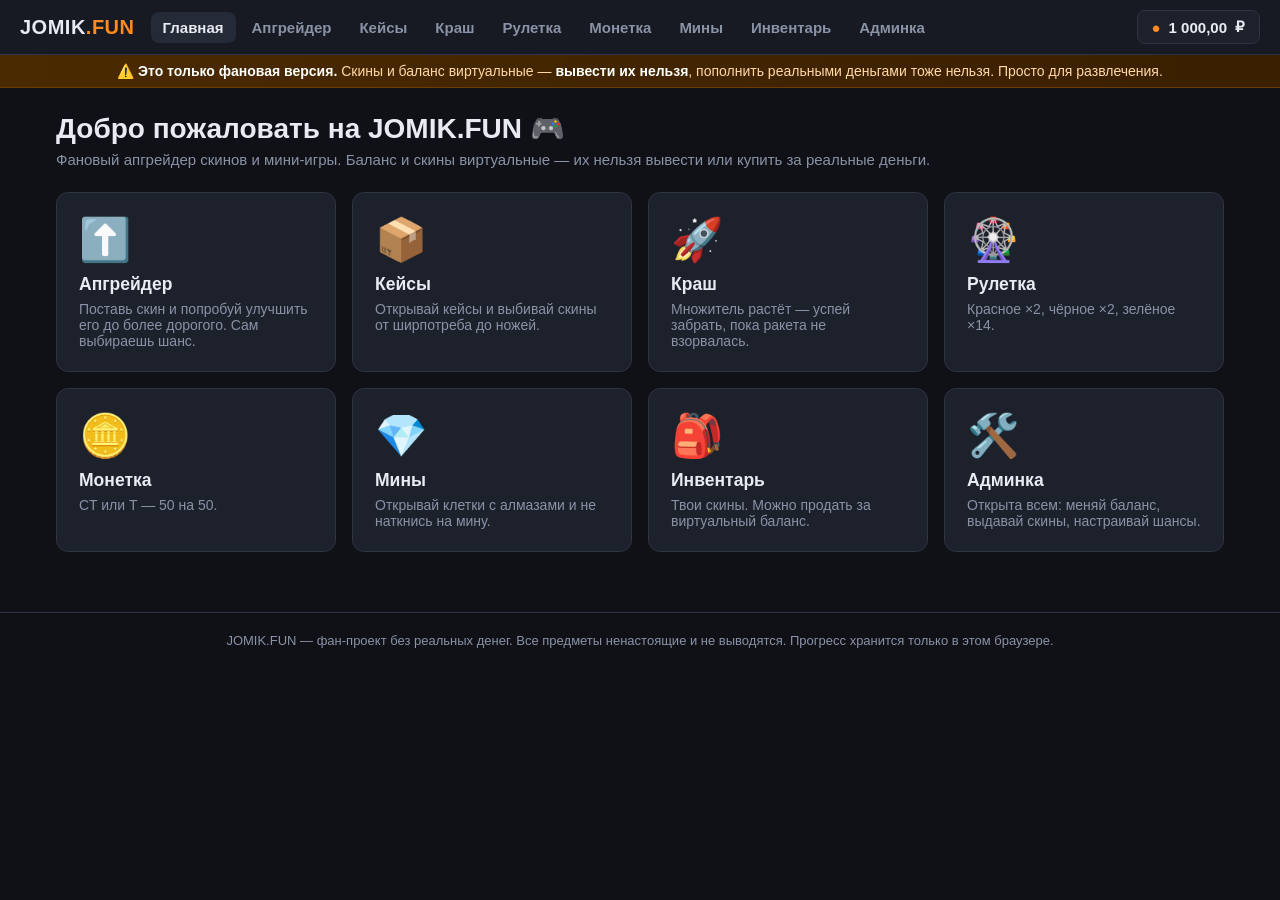
==== index.html @ 271b5dfe "Add fun skin upgrader site with mini-games and open admin panel Static site for GitHub Pages: upgrad" ====
<!DOCTYPE html>
<html lang="ru">
<head>
  <meta charset="UTF-8">
  <meta name="viewport" content="width=device-width, initial-scale=1">
  <title>JOMIK.FUN — фан-апгрейдер скинов</title>
  <link rel="stylesheet" href="css/style.css">
</head>
<body>
  <main class="container">
    <h1>Добро пожаловать на JOMIK.FUN 🎮</h1>
    <p class="sub">Фановый апгрейдер скинов и мини-игры. Баланс и скины виртуальные — их нельзя вывести или купить за реальные деньги.</p>

    <div class="games">
      <a class="game-card" href="upgrader.html">
        <div class="emoji">⬆️</div>
        <h3>Апгрейдер</h3>
        <p>Поставь скин и попробуй улучшить его до более дорогого. Сам выбираешь шанс.</p>
      </a>
      <a class="game-card" href="cases.html">
        <div class="emoji">📦</div>
        <h3>Кейсы</h3>
        <p>Открывай кейсы и выбивай скины от ширпотреба до ножей.</p>
      </a>
      <a class="game-card" href="crash.html">
        <div class="emoji">🚀</div>
        <h3>Краш</h3>
        <p>Множитель растёт — успей забрать, пока ракета не взорвалась.</p>
      </a>
      <a class="game-card" href="roulette.html">
        <div class="emoji">🎡</div>
        <h3>Рулетка</h3>
        <p>Красное ×2, чёрное ×2, зелёное ×14.</p>
      </a>
      <a class="game-card" href="coinflip.html">
        <div class="emoji">🪙</div>
        <h3>Монетка</h3>
        <p>CT или T — 50 на 50.</p>
      </a>
      <a class="game-card" href="mines.html">
        <div class="emoji">💎</div>
        <h3>Мины</h3>
        <p>Открывай клетки с алмазами и не наткнись на мину.</p>
      </a>
      <a class="game-card" href="inventory.html">
        <div class="emoji">🎒</div>
        <h3>Инвентарь</h3>
        <p>Твои скины. Можно продать за виртуальный баланс.</p>
      </a>
      <a class="game-card" href="admin.html">
        <div class="emoji">🛠️</div>
        <h3>Админка</h3>
        <p>Открыта всем: меняй баланс, выдавай скины, настраивай шансы.</p>
      </a>
    </div>
  </main>
  <script src="js/common.js"></script>
</body>
</html>
---- css/style.css ----
:root {
  --bg: #0f1117;
  --bg2: #171a23;
  --card: #1d212c;
  --card2: #252a37;
  --border: #2e3444;
  --text: #e8ebf2;
  --muted: #8a92a6;
  --accent: #ff8a1f;
  --accent2: #ffb35c;
  --green: #2ecc71;
  --red: #e74c3c;
  --blue: #3d8bfd;
  --radius: 12px;
}

* { box-sizing: border-box; }

body {
  margin: 0;
  background: var(--bg);
  color: var(--text);
  font-family: "Segoe UI", Roboto, Arial, sans-serif;
  font-size: 15px;
  min-height: 100vh;
}

a { color: var(--accent2); text-decoration: none; }

button, input, select {
  font: inherit;
  color: inherit;
}

/* ---------- header ---------- */
.header {
  position: sticky;
  top: 0;
  z-index: 20;
  display: flex;
  align-items: center;
  gap: 16px;
  padding: 10px 20px;
  background: var(--bg2);
  border-bottom: 1px solid var(--border);
  flex-wrap: wrap;
}

.logo {
  font-weight: 800;
  font-size: 20px;
  color: var(--text);
  letter-spacing: .5px;
}
.logo span { color: var(--accent); }

.nav { display: flex; gap: 4px; flex-wrap: wrap; flex: 1; }
.nav a {
  padding: 7px 12px;
  border-radius: 8px;
  color: var(--muted);
  font-weight: 600;
}
.nav a:hover { color: var(--text); background: var(--card); }
.nav a.active { color: var(--text); background: var(--card2); }

.balance {
  display: flex;
  align-items: center;
  gap: 8px;
  padding: 7px 14px;
  border-radius: 8px;
  background: var(--card);
  border: 1px solid var(--border);
  font-weight: 700;
}
.balance .coin { color: var(--accent); }

.disclaimer {
  background: linear-gradient(90deg, #4a2a00, #3a1f00);
  color: #ffd9a8;
  text-align: center;
  padding: 8px 16px;
  font-size: 14px;
  border-bottom: 1px solid #6b3d00;
}
.disclaimer b { color: #fff; }

/* ---------- layout ---------- */
.container { max-width: 1200px; margin: 0 auto; padding: 24px 16px 60px; }
h1 { margin: 0 0 6px; font-size: 28px; }
h2 { margin: 0 0 12px; font-size: 20px; }
.sub { color: var(--muted); margin: 0 0 24px; }

.card {
  background: var(--card);
  border: 1px solid var(--border);
  border-radius: var(--radius);
  padding: 18px;
}

.grid { display: grid; gap: 16px; }
.grid-2 { grid-template-columns: repeat(auto-fit, minmax(320px, 1fr)); }
.grid-3 { grid-template-columns: 1fr 1.1fr 1fr; }
@media (max-width: 960px) { .grid-3 { grid-template-columns: 1fr; } }

.row { display: flex; gap: 10px; align-items: center; flex-wrap: wrap; }
.spacer { flex: 1; }
.muted { color: var(--muted); }
.center { text-align: center; }

/* ---------- controls ---------- */
.btn {
  border: none;
  border-radius: 8px;
  padding: 10px 18px;
  font-weight: 700;
  cursor: pointer;
  background: var(--card2);
  color: var(--text);
  transition: filter .15s, transform .05s;
}
.btn:hover { filter: brightness(1.15); }
.btn:active { transform: translateY(1px); }
.btn:disabled { opacity: .45; cursor: not-allowed; filter: none; }
.btn-accent { background: var(--accent); color: #1a0f00; }
.btn-green { background: var(--green); color: #062b14; }
.btn-red { background: var(--red); color: #fff; }
.btn-sm { padding: 6px 10px; font-size: 13px; }
.btn-big { padding: 14px 28px; font-size: 17px; }

.input {
  background: var(--bg2);
  border: 1px solid var(--border);
  border-radius: 8px;
  padding: 9px 12px;
  min-width: 0;
}
.input:focus { outline: 1px solid var(--accent); }
label { color: var(--muted); font-size: 13px; display: block; margin-bottom: 4px; }

.chips { display: flex; gap: 6px; flex-wrap: wrap; }

/* ---------- hub ---------- */
.games { display: grid; grid-template-columns: repeat(auto-fill, minmax(240px, 1fr)); gap: 16px; }
.game-card {
  display: block;
  background: var(--card);
  border: 1px solid var(--border);
  border-radius: var(--radius);
  padding: 22px;
  color: var(--text);
  transition: transform .15s, border-color .15s;
}
.game-card:hover { transform: translateY(-3px); border-color: var(--accent); }
.game-card .emoji { font-size: 42px; }
.game-card h3 { margin: 10px 0 6px; }
.game-card p { margin: 0; color: var(--muted); font-size: 14px; }

/* ---------- skins ---------- */
.skins {
  display: grid;
  grid-template-columns: repeat(auto-fill, minmax(130px, 1fr));
  gap: 10px;
  max-height: 460px;
  overflow-y: auto;
  padding-right: 4px;
}
.skin {
  position: relative;
  background: var(--card2);
  border-radius: 10px;
  padding: 10px;
  border-bottom: 3px solid var(--rc, #888);
  cursor: pointer;
  user-select: none;
  transition: transform .1s, box-shadow .1s;
  overflow: hidden;
}
.skin::before {
  content: "";
  position: absolute;
  inset: 0;
  background: radial-gradient(circle at 50% 35%, var(--rc, #888) 0%, transparent 65%);
  opacity: .18;
  pointer-events: none;
}
.skin:hover { transform: translateY(-2px); }
.skin.selected { box-shadow: 0 0 0 2px var(--accent); }
.skin .ico { font-size: 34px; text-align: center; height: 48px; line-height: 48px; }
.skin .w { font-size: 11px; color: var(--muted); white-space: nowrap; overflow: hidden; text-overflow: ellipsis; }
.skin .n { font-size: 13px; font-weight: 700; white-space: nowrap; overflow: hidden; text-overflow: ellipsis; }
.skin .p { font-size: 13px; color: var(--accent2); font-weight: 700; margin-top: 4px; }
.skin .actions { margin-top: 6px; display: flex; gap: 4px; }
.skin.big { width: 170px; padding: 14px; cursor: default; }
.skin.big .ico { font-size: 50px; height: 70px; line-height: 70px; }

.empty { color: var(--muted); text-align: center; padding: 30px 10px; }

/* ---------- strip (cases / roulette) ---------- */
.strip-wrap {
  position: relative;
  overflow: hidden;
  background: var(--bg2);
  border: 1px solid var(--border);
  border-radius: var(--radius);
  padding: 14px 0;
}
.strip-wrap::after {
  content: "";
  position: absolute;
  top: 0; bottom: 0;
  left: 50%;
  width: 3px;
  margin-left: -1px;
  background: var(--accent);
  box-shadow: 0 0 12px var(--accent);
  z-index: 2;
}
.strip { display: flex; gap: 10px; will-change: transform; }
.strip .skin { flex: 0 0 130px; cursor: default; }
.strip .skin:hover { transform: none; }

/* ---------- modal & toast ---------- */
.modal-bg {
  position: fixed; inset: 0;
  background: rgba(0,0,0,.65);
  display: flex; align-items: center; justify-content: center;
  z-index: 100;
  padding: 16px;
}
.modal {
  background: var(--card);
  border: 1px solid var(--border);
  border-radius: var(--radius);
  padding: 24px;
  max-width: 440px;
  width: 100%;
  text-align: center;
}
.modal h2 { margin-bottom: 10px; }
.modal .skin { margin: 14px auto; }

.toasts { position: fixed; right: 16px; bottom: 16px; display: flex; flex-direction: column; gap: 8px; z-index: 200; }
.toast {
  background: var(--card2);
  border-left: 4px solid var(--accent);
  padding: 10px 14px;
  border-radius: 8px;
  box-shadow: 0 6px 20px rgba(0,0,0,.4);
  animation: tin .2s ease-out;
  max-width: 320px;
}
.toast.win { border-color: var(--green); }
.toast.lose { border-color: var(--red); }
@keyframes tin { from { transform: translateX(30px); opacity: 0; } }

.footer { text-align: center; color: var(--muted); font-size: 13px; padding: 20px; border-top: 1px solid var(--border); }

/* ---------- upgrader ---------- */
.upg-center { display: flex; flex-direction: column; align-items: center; gap: 16px; }
.wheel { position: relative; width: 260px; height: 260px; }
.wheel svg { width: 100%; height: 100%; transform: rotate(-90deg); }
.wheel .pointer {
  position: absolute; inset: 0;
  transition: transform 4s cubic-bezier(.15,.85,.25,1);
}
.wheel .pointer::before {
  content: "";
  position: absolute;
  left: 50%; top: -4px;
  margin-left: -9px;
  border-left: 9px solid transparent;
  border-right: 9px solid transparent;
  border-top: 18px solid #fff;
  filter: drop-shadow(0 0 4px rgba(0,0,0,.6));
}
.wheel .label {
  position: absolute; inset: 0;
  display: flex; flex-direction: column; align-items: center; justify-content: center;
}
.wheel .label .pct { font-size: 38px; font-weight: 800; }
.upg-slots { display: flex; gap: 14px; align-items: center; }
.slot {
  width: 150px; min-height: 170px;
  border: 2px dashed var(--border);
  border-radius: 10px;
  display: flex; align-items: center; justify-content: center;
  color: var(--muted); text-align: center; font-size: 13px;
}
.slot .skin { width: 100%; cursor: default; }

/* ---------- crash ---------- */
.crash-box { position: relative; height: 340px; background: var(--bg2); border-radius: var(--radius); border: 1px solid var(--border); overflow: hidden; }
.crash-box canvas { width: 100%; height: 100%; display: block; }
.crash-mult { position: absolute; inset: 0; display: flex; align-items: center; justify-content: center; font-size: 56px; font-weight: 800; pointer-events: none; }
.crash-mult.crashed { color: var(--red); }
.crash-mult.cashed { color: var(--green); }

.history { display: flex; gap: 6px; flex-wrap: wrap; }
.history span { padding: 4px 9px; border-radius: 6px; font-size: 13px; font-weight: 700; background: var(--card2); }
.history .g { color: var(--green); }
.history .r { color: var(--red); }

/* ---------- coinflip ---------- */
.coin3d {
  width: 160px; height: 160px; margin: 20px auto;
  position: relative; transform-style: preserve-3d;
}
.coin3d .face {
  position: absolute; inset: 0; border-radius: 50%;
  display: flex; align-items: center; justify-content: center;
  font-size: 40px; font-weight: 900; backface-visibility: hidden;
  border: 6px solid rgba(255,255,255,.2);
}
.coin3d .ct { background: radial-gradient(circle, #5b8de0, #2a4f8f); }
.coin3d .t { background: radial-gradient(circle, #e0b45b, #8f6a2a); transform: rotateY(180deg); }
.side-btn.active { box-shadow: 0 0 0 2px var(--accent); }

/* ---------- roulette ---------- */
.rcell {
  flex: 0 0 70px; height: 70px; border-radius: 10px;
  display: flex; align-items: center; justify-content: center;
  font-size: 22px; font-weight: 800;
}
.rcell.red { background: #c0392b; }
.rcell.black { background: #2b2f3a; }
.rcell.green { background: #27ae60; }
.bet-col { flex: 1; min-width: 180px; }
.bet-col .btn { width: 100%; }

/* ---------- mines ---------- */
.mines-grid { display: grid; grid-template-columns: repeat(5, 1fr); gap: 8px; max-width: 420px; margin: 0 auto; }
.tile {
  aspect-ratio: 1;
  border-radius: 10px;
  background: var(--card2);
  border: none;
  cursor: pointer;
  font-size: 30px;
  transition: transform .1s, background .2s;
}
.tile:hover:not(:disabled) { transform: scale(1.04); background: #30364a; }
.tile.gem { background: #1f5d3a; }
.tile.bomb { background: #6e1f1f; }
.tile:disabled { cursor: default; }

/* ---------- admin ---------- */
.admin-warn { border-color: #6b3d00; background: #2a1d0d; }
.kv { display: grid; grid-template-columns: 1fr 120px; gap: 8px 12px; align-items: center; }
.log { max-height: 300px; overflow-y: auto; font-size: 13px; }
.log div { padding: 5px 0; border-bottom: 1px solid var(--border); }

.grid-side { grid-template-columns: minmax(260px, 320px) 1fr; }

@media (max-width: 700px) {
  .grid-side { grid-template-columns: 1fr; }
  .slot { width: 115px; min-height: 150px; }
  .upg-slots { gap: 8px; }
  .wheel { width: 220px; height: 220px; }
  .header { padding: 10px 16px; }
  .container { padding: 18px 16px 50px; }
}
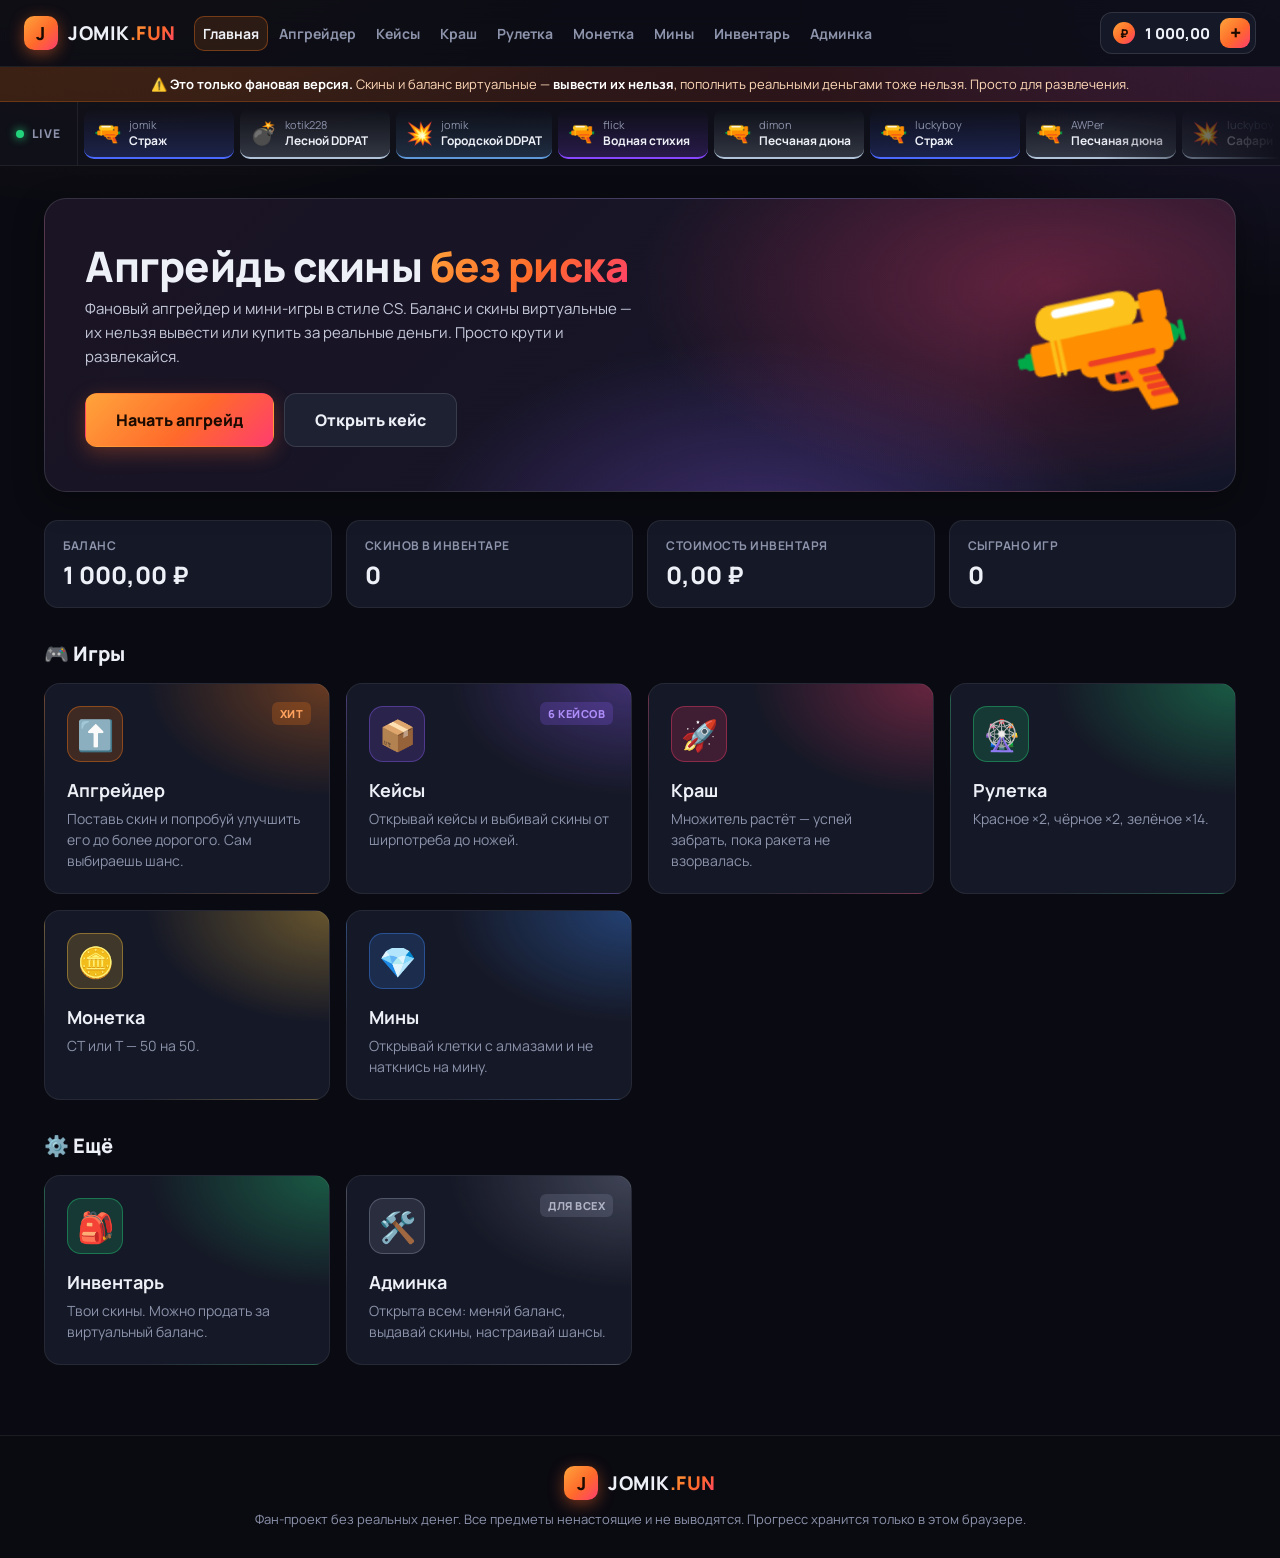
==== commit 027adea8: "Redesign UI: new theme, live drop feed, hero home page New font and gradient palette, glass header w" ====
--- a/index.html
+++ b/index.html
@@ -8,46 +8,73 @@
 </head>
 <body>
   <main class="container">
-    <h1>Добро пожаловать на JOMIK.FUN 🎮</h1>
-    <p class="sub">Фановый апгрейдер скинов и мини-игры. Баланс и скины виртуальные — их нельзя вывести или купить за реальные деньги.</p>
+    <section class="hero">
+      <div class="art">🔫</div>
+      <h1>Апгрейдь скины <span>без риска</span></h1>
+      <p>Фановый апгрейдер и мини-игры в стиле CS. Баланс и скины виртуальные — их нельзя вывести
+        или купить за реальные деньги. Просто крути и развлекайся.</p>
+      <div class="row">
+        <a class="btn btn-accent btn-big" href="upgrader.html">Начать апгрейд</a>
+        <a class="btn btn-big" href="cases.html">Открыть кейс</a>
+      </div>
+    </section>
 
-    <div class="games">
-      <a class="game-card" href="upgrader.html">
+    <div class="stats">
+      <div class="stat"><div class="k">Баланс</div><div class="v" id="sBalance"></div></div>
+      <div class="stat"><div class="k">Скинов в инвентаре</div><div class="v" id="sItems"></div></div>
+      <div class="stat"><div class="k">Стоимость инвентаря</div><div class="v" id="sValue"></div></div>
+      <div class="stat"><div class="k">Сыграно игр</div><div class="v" id="sGames"></div></div>
+    </div>
+
+    <h2 class="section-title">🎮 Игры</h2>
+    <div class="games" style="margin-bottom:32px">
+      <a class="game-card" href="upgrader.html" style="--gc:#ff7a1a">
+        <span class="tag">ХИТ</span>
         <div class="emoji">⬆️</div>
         <h3>Апгрейдер</h3>
         <p>Поставь скин и попробуй улучшить его до более дорогого. Сам выбираешь шанс.</p>
       </a>
-      <a class="game-card" href="cases.html">
+      <a class="game-card" href="cases.html" style="--gc:#8b5cf6">
+        <span class="tag">6 КЕЙСОВ</span>
         <div class="emoji">📦</div>
         <h3>Кейсы</h3>
         <p>Открывай кейсы и выбивай скины от ширпотреба до ножей.</p>
       </a>
-      <a class="game-card" href="crash.html">
+      <a class="game-card" href="crash.html" style="--gc:#ff3d6e">
+        
         <div class="emoji">🚀</div>
         <h3>Краш</h3>
         <p>Множитель растёт — успей забрать, пока ракета не взорвалась.</p>
       </a>
-      <a class="game-card" href="roulette.html">
+      <a class="game-card" href="roulette.html" style="--gc:#22d47b">
+        
         <div class="emoji">🎡</div>
         <h3>Рулетка</h3>
         <p>Красное ×2, чёрное ×2, зелёное ×14.</p>
       </a>
-      <a class="game-card" href="coinflip.html">
+      <a class="game-card" href="coinflip.html" style="--gc:#ffc53d">
+        
         <div class="emoji">🪙</div>
         <h3>Монетка</h3>
         <p>CT или T — 50 на 50.</p>
       </a>
-      <a class="game-card" href="mines.html">
+      <a class="game-card" href="mines.html" style="--gc:#3d8bfd">
+        
         <div class="emoji">💎</div>
         <h3>Мины</h3>
         <p>Открывай клетки с алмазами и не наткнись на мину.</p>
       </a>
-      <a class="game-card" href="inventory.html">
+    </div>
+
+    <h2 class="section-title">⚙️ Ещё</h2>
+    <div class="games">
+      <a class="game-card" href="inventory.html" style="--gc:#22d47b">
         <div class="emoji">🎒</div>
         <h3>Инвентарь</h3>
         <p>Твои скины. Можно продать за виртуальный баланс.</p>
       </a>
-      <a class="game-card" href="admin.html">
+      <a class="game-card" href="admin.html" style="--gc:#8c93ab">
+        <span class="tag">ДЛЯ ВСЕХ</span>
         <div class="emoji">🛠️</div>
         <h3>Админка</h3>
         <p>Открыта всем: меняй баланс, выдавай скины, настраивай шансы.</p>
@@ -55,5 +82,12 @@
     </div>
   </main>
   <script src="js/common.js"></script>
+  <script>
+    const items = inventoryItems();
+    document.getElementById("sBalance").textContent = fmt(Store.balance) + " ₽";
+    document.getElementById("sItems").textContent = items.length;
+    document.getElementById("sValue").textContent = fmt(items.reduce((s, i) => s + i.skin.price, 0)) + " ₽";
+    document.getElementById("sGames").textContent = Store.state.log.length;
+  </script>
 </body>
 </html>
--- a/css/style.css
+++ b/css/style.css
@@ -1,107 +1,228 @@
+@import url("https://fonts.googleapis.com/css2?family=Manrope:wght@400;500;600;700;800&display=swap");
+
 :root {
-  --bg: #0f1117;
-  --bg2: #171a23;
-  --card: #1d212c;
-  --card2: #252a37;
-  --border: #2e3444;
-  --text: #e8ebf2;
-  --muted: #8a92a6;
-  --accent: #ff8a1f;
-  --accent2: #ffb35c;
-  --green: #2ecc71;
-  --red: #e74c3c;
+  --bg: #0a0b12;
+  --bg2: #10121c;
+  --card: #151826;
+  --card2: #1d2132;
+  --card3: #252a3f;
+  --border: rgba(255, 255, 255, .07);
+  --border2: rgba(255, 255, 255, .12);
+  --text: #eef0f7;
+  --muted: #8c93ab;
+  --accent: #ff7a1a;
+  --accent2: #ffb057;
+  --grad: linear-gradient(135deg, #ffa43b 0%, #ff6a2b 55%, #ff3d6e 100%);
+  --purple: #8b5cf6;
+  --green: #22d47b;
+  --red: #ff4d5e;
   --blue: #3d8bfd;
-  --radius: 12px;
+  --radius: 16px;
+  --shadow: 0 10px 30px rgba(0, 0, 0, .35);
 }
 
 * { box-sizing: border-box; }
+
+html { scrollbar-color: var(--card3) transparent; }
 
 body {
   margin: 0;
-  background: var(--bg);
+  background:
+    radial-gradient(900px 500px at 10% -10%, rgba(255, 122, 26, .12), transparent 60%),
+    radial-gradient(800px 500px at 100% 0%, rgba(139, 92, 246, .14), transparent 60%),
+    var(--bg);
+  background-attachment: fixed;
   color: var(--text);
-  font-family: "Segoe UI", Roboto, Arial, sans-serif;
+  font-family: "Manrope", "Segoe UI", Roboto, Arial, sans-serif;
   font-size: 15px;
   min-height: 100vh;
+  -webkit-font-smoothing: antialiased;
 }
 
 a { color: var(--accent2); text-decoration: none; }
 
-button, input, select {
-  font: inherit;
-  color: inherit;
-}
+button, input, select { font: inherit; color: inherit; }
+
+::-webkit-scrollbar { width: 8px; height: 8px; }
+::-webkit-scrollbar-thumb { background: var(--card3); border-radius: 8px; }
+::-webkit-scrollbar-track { background: transparent; }
 
 /* ---------- header ---------- */
 .header {
   position: sticky;
   top: 0;
-  z-index: 20;
+  z-index: 30;
   display: flex;
   align-items: center;
-  gap: 16px;
-  padding: 10px 20px;
-  background: var(--bg2);
+  gap: 18px;
+  padding: 12px 24px;
+  background: rgba(12, 13, 22, .78);
+  backdrop-filter: blur(14px);
+  -webkit-backdrop-filter: blur(14px);
   border-bottom: 1px solid var(--border);
-  flex-wrap: wrap;
 }
 
 .logo {
+  display: flex;
+  align-items: center;
+  gap: 10px;
   font-weight: 800;
-  font-size: 20px;
+  font-size: 19px;
   color: var(--text);
   letter-spacing: .5px;
-}
-.logo span { color: var(--accent); }
-
-.nav { display: flex; gap: 4px; flex-wrap: wrap; flex: 1; }
+  white-space: nowrap;
+}
+.logo-text span { background: var(--grad); -webkit-background-clip: text; background-clip: text; color: transparent; }
+.logo-mark {
+  width: 34px; height: 34px;
+  display: grid; place-items: center;
+  border-radius: 10px;
+  background: var(--grad);
+  color: #1a0a00;
+  font-size: 18px;
+  box-shadow: 0 4px 16px rgba(255, 106, 43, .45);
+}
+
+.nav {
+  display: flex;
+  gap: 2px;
+  flex: 1;
+  overflow-x: auto;
+  scrollbar-width: none;
+}
+.nav::-webkit-scrollbar { display: none; }
 .nav a {
-  padding: 7px 12px;
-  border-radius: 8px;
+  display: flex;
+  align-items: center;
+  gap: 6px;
+  padding: 8px 12px;
+  border-radius: 10px;
   color: var(--muted);
-  font-weight: 600;
-}
-.nav a:hover { color: var(--text); background: var(--card); }
-.nav a.active { color: var(--text); background: var(--card2); }
+  font-weight: 700;
+  font-size: 14px;
+  white-space: nowrap;
+  transition: color .15s, background .15s;
+}
+.nav a .ni { font-size: 15px; filter: grayscale(.6); transition: filter .15s; }
+.nav a:hover { color: var(--text); background: rgba(255, 255, 255, .04); }
+.nav a:hover .ni, .nav a.active .ni { filter: none; }
+.nav a.active { color: var(--text); background: rgba(255, 122, 26, .12); box-shadow: inset 0 0 0 1px rgba(255, 122, 26, .35); }
 
 .balance {
+  display: flex;
+  align-items: center;
+  gap: 10px;
+  padding: 5px 5px 5px 12px;
+  border-radius: 12px;
+  background: var(--card);
+  border: 1px solid var(--border2);
+  font-weight: 800;
+  white-space: nowrap;
+}
+.balance .coin {
+  width: 22px; height: 22px;
+  display: grid; place-items: center;
+  border-radius: 50%;
+  background: var(--grad);
+  color: #1a0a00;
+  font-size: 12px;
+}
+.balance .plus {
+  width: 30px; height: 30px;
+  display: grid; place-items: center;
+  border-radius: 9px;
+  background: var(--grad);
+  color: #1a0a00;
+  font-size: 20px;
+  font-weight: 800;
+  line-height: 1;
+}
+
+.disclaimer {
+  background: linear-gradient(90deg, rgba(255, 122, 26, .16), rgba(255, 61, 110, .12));
+  color: #ffd9b8;
+  text-align: center;
+  padding: 8px 16px;
+  font-size: 13px;
+  border-bottom: 1px solid rgba(255, 122, 26, .25);
+}
+.disclaimer b { color: #fff; }
+
+/* ---------- live feed ---------- */
+.live {
+  display: flex;
+  align-items: stretch;
+  background: rgba(16, 18, 28, .7);
+  border-bottom: 1px solid var(--border);
+  height: 64px;
+  overflow: hidden;
+}
+.live-label {
   display: flex;
   align-items: center;
   gap: 8px;
-  padding: 7px 14px;
-  border-radius: 8px;
-  background: var(--card);
-  border: 1px solid var(--border);
-  font-weight: 700;
-}
-.balance .coin { color: var(--accent); }
-
-.disclaimer {
-  background: linear-gradient(90deg, #4a2a00, #3a1f00);
-  color: #ffd9a8;
-  text-align: center;
-  padding: 8px 16px;
-  font-size: 14px;
-  border-bottom: 1px solid #6b3d00;
-}
-.disclaimer b { color: #fff; }
+  padding: 0 16px;
+  font-weight: 800;
+  font-size: 12px;
+  letter-spacing: 1px;
+  color: var(--muted);
+  border-right: 1px solid var(--border);
+  flex: none;
+}
+.live-label .dot {
+  width: 8px; height: 8px; border-radius: 50%;
+  background: var(--green);
+  box-shadow: 0 0 10px var(--green);
+  animation: pulse 1.6s infinite;
+}
+@keyframes pulse { 50% { opacity: .35; } }
+.live-track {
+  display: flex;
+  gap: 6px;
+  padding: 6px;
+  overflow: hidden;
+  -webkit-mask-image: linear-gradient(90deg, #000 85%, transparent);
+  mask-image: linear-gradient(90deg, #000 85%, transparent);
+}
+.live-item {
+  flex: 0 0 150px;
+  display: flex;
+  align-items: center;
+  gap: 8px;
+  padding: 0 10px;
+  border-radius: 10px;
+  background: linear-gradient(180deg, transparent, color-mix(in srgb, var(--rc) 22%, transparent));
+  border-bottom: 2px solid var(--rc);
+  animation: liveIn .4s ease-out;
+}
+.live-item.mine { box-shadow: inset 0 0 0 1px var(--accent); }
+.live-item .ico { font-size: 22px; }
+.live-item .li-text { min-width: 0; }
+.live-item .w { font-size: 11px; color: var(--muted); white-space: nowrap; overflow: hidden; text-overflow: ellipsis; }
+.live-item.mine .w { color: var(--accent2); font-weight: 800; }
+.live-item .n { font-size: 12px; font-weight: 700; white-space: nowrap; overflow: hidden; text-overflow: ellipsis; }
+@keyframes liveIn { from { transform: translateX(-40px); opacity: 0; } }
 
 /* ---------- layout ---------- */
-.container { max-width: 1200px; margin: 0 auto; padding: 24px 16px 60px; }
-h1 { margin: 0 0 6px; font-size: 28px; }
-h2 { margin: 0 0 12px; font-size: 20px; }
-.sub { color: var(--muted); margin: 0 0 24px; }
+.container { max-width: 1240px; margin: 0 auto; padding: 32px 24px 70px; }
+h1 { margin: 0 0 8px; font-size: 32px; font-weight: 800; letter-spacing: -.5px; }
+h2 { margin: 0 0 14px; font-size: 18px; font-weight: 800; }
+.sub { color: var(--muted); margin: 0 0 28px; max-width: 760px; line-height: 1.55; }
 
 .card {
-  background: var(--card);
+  background: linear-gradient(180deg, rgba(255, 255, 255, .025), transparent 40%), var(--card);
   border: 1px solid var(--border);
   border-radius: var(--radius);
-  padding: 18px;
-}
-
-.grid { display: grid; gap: 16px; }
-.grid-2 { grid-template-columns: repeat(auto-fit, minmax(320px, 1fr)); }
+  padding: 20px;
+  box-shadow: var(--shadow);
+}
+
+.grid { display: grid; gap: 18px; }
+.grid > * { min-width: 0; }
+select.input { max-width: 100%; }
+.grid-2 { grid-template-columns: repeat(auto-fit, minmax(340px, 1fr)); }
 .grid-3 { grid-template-columns: 1fr 1.1fr 1fr; }
+.grid-side { grid-template-columns: minmax(260px, 330px) 1fr; }
 @media (max-width: 960px) { .grid-3 { grid-template-columns: 1fr; } }
 
 .row { display: flex; gap: 10px; align-items: center; flex-wrap: wrap; }
@@ -111,91 +232,158 @@
 
 /* ---------- controls ---------- */
 .btn {
-  border: none;
-  border-radius: 8px;
+  border: 1px solid var(--border2);
+  border-radius: 10px;
   padding: 10px 18px;
-  font-weight: 700;
+  font-weight: 800;
   cursor: pointer;
   background: var(--card2);
   color: var(--text);
-  transition: filter .15s, transform .05s;
+  transition: filter .15s, transform .08s, box-shadow .15s;
 }
 .btn:hover { filter: brightness(1.15); }
-.btn:active { transform: translateY(1px); }
-.btn:disabled { opacity: .45; cursor: not-allowed; filter: none; }
-.btn-accent { background: var(--accent); color: #1a0f00; }
-.btn-green { background: var(--green); color: #062b14; }
-.btn-red { background: var(--red); color: #fff; }
-.btn-sm { padding: 6px 10px; font-size: 13px; }
-.btn-big { padding: 14px 28px; font-size: 17px; }
+.btn:active { transform: translateY(1px) scale(.99); }
+.btn:disabled { opacity: .45; cursor: not-allowed; filter: none; transform: none; }
+.btn-accent { background: var(--grad); border-color: transparent; color: #1a0a00; box-shadow: 0 6px 20px rgba(255, 106, 43, .3); }
+.btn-green { background: linear-gradient(135deg, #3ee68f, #16b866); border-color: transparent; color: #04210f; box-shadow: 0 6px 20px rgba(34, 212, 123, .28); }
+.btn-red { background: linear-gradient(135deg, #ff6b78, #e5384a); border-color: transparent; color: #fff; }
+.btn-sm { padding: 6px 11px; font-size: 13px; border-radius: 8px; }
+.btn-big { padding: 15px 30px; font-size: 16px; border-radius: 12px; }
 
 .input {
   background: var(--bg2);
+  border: 1px solid var(--border2);
+  border-radius: 10px;
+  padding: 10px 13px;
+  min-width: 0;
+  transition: border-color .15s, box-shadow .15s;
+}
+.input:focus { outline: none; border-color: var(--accent); box-shadow: 0 0 0 3px rgba(255, 122, 26, .18); }
+select.input { cursor: pointer; }
+label { color: var(--muted); font-size: 12px; font-weight: 700; text-transform: uppercase; letter-spacing: .5px; display: block; margin-bottom: 6px; }
+
+.chips { display: flex; gap: 6px; flex-wrap: wrap; }
+
+/* ---------- hub ---------- */
+.hero {
+  position: relative;
+  overflow: hidden;
+  border-radius: 22px;
+  padding: 44px 40px;
+  margin-bottom: 28px;
+  background:
+    radial-gradient(600px 300px at 85% 30%, rgba(255, 61, 110, .35), transparent 70%),
+    radial-gradient(500px 300px at 60% 120%, rgba(139, 92, 246, .35), transparent 70%),
+    linear-gradient(135deg, #1b1424, #121528);
+  border: 1px solid var(--border2);
+  box-shadow: var(--shadow);
+}
+.hero h1 { font-size: 42px; line-height: 1.1; max-width: 620px; }
+.hero h1 span { background: var(--grad); -webkit-background-clip: text; background-clip: text; color: transparent; }
+.hero p { color: #c4c9da; max-width: 560px; line-height: 1.6; margin: 0 0 24px; }
+.hero .art {
+  position: absolute;
+  right: 40px; top: 50%;
+  transform: translateY(-50%) rotate(-12deg);
+  font-size: 150px;
+  filter: drop-shadow(0 20px 40px rgba(0, 0, 0, .5));
+  animation: float 5s ease-in-out infinite;
+}
+@keyframes float { 50% { transform: translateY(calc(-50% - 12px)) rotate(-8deg); } }
+
+.stats { display: grid; grid-template-columns: repeat(auto-fit, minmax(180px, 1fr)); gap: 14px; margin-bottom: 32px; }
+.stat {
+  background: var(--card);
   border: 1px solid var(--border);
-  border-radius: 8px;
-  padding: 9px 12px;
-  min-width: 0;
-}
-.input:focus { outline: 1px solid var(--accent); }
-label { color: var(--muted); font-size: 13px; display: block; margin-bottom: 4px; }
-
-.chips { display: flex; gap: 6px; flex-wrap: wrap; }
-
-/* ---------- hub ---------- */
-.games { display: grid; grid-template-columns: repeat(auto-fill, minmax(240px, 1fr)); gap: 16px; }
+  border-radius: 14px;
+  padding: 16px 18px;
+}
+.stat .k { color: var(--muted); font-size: 12px; font-weight: 700; text-transform: uppercase; letter-spacing: .5px; }
+.stat .v { font-size: 24px; font-weight: 800; margin-top: 4px; }
+
+.section-title { display: flex; align-items: center; gap: 10px; margin: 0 0 16px; font-size: 20px; font-weight: 800; }
+
+.games { display: grid; grid-template-columns: repeat(auto-fill, minmax(260px, 1fr)); gap: 16px; }
 .game-card {
+  --gc: #ff7a1a;
+  position: relative;
+  overflow: hidden;
   display: block;
-  background: var(--card);
+  min-height: 170px;
+  background:
+    radial-gradient(260px 160px at 100% 0%, color-mix(in srgb, var(--gc) 35%, transparent), transparent 70%),
+    var(--card);
   border: 1px solid var(--border);
   border-radius: var(--radius);
   padding: 22px;
   color: var(--text);
-  transition: transform .15s, border-color .15s;
-}
-.game-card:hover { transform: translateY(-3px); border-color: var(--accent); }
-.game-card .emoji { font-size: 42px; }
-.game-card h3 { margin: 10px 0 6px; }
-.game-card p { margin: 0; color: var(--muted); font-size: 14px; }
+  transition: transform .2s, border-color .2s, box-shadow .2s;
+}
+.game-card:hover {
+  transform: translateY(-4px);
+  border-color: color-mix(in srgb, var(--gc) 60%, transparent);
+  box-shadow: 0 16px 40px color-mix(in srgb, var(--gc) 22%, transparent);
+}
+.game-card .emoji {
+  width: 56px; height: 56px;
+  display: grid; place-items: center;
+  border-radius: 14px;
+  font-size: 30px;
+  background: color-mix(in srgb, var(--gc) 18%, transparent);
+  border: 1px solid color-mix(in srgb, var(--gc) 40%, transparent);
+}
+.game-card h3 { margin: 16px 0 6px; font-size: 18px; }
+.game-card p { margin: 0; color: var(--muted); font-size: 14px; line-height: 1.5; }
+.game-card .tag {
+  position: absolute; top: 18px; right: 18px;
+  font-size: 11px; font-weight: 800; letter-spacing: .5px;
+  padding: 4px 8px; border-radius: 6px;
+  background: color-mix(in srgb, var(--gc) 22%, transparent);
+  color: color-mix(in srgb, var(--gc) 70%, #fff);
+}
 
 /* ---------- skins ---------- */
 .skins {
   display: grid;
-  grid-template-columns: repeat(auto-fill, minmax(130px, 1fr));
+  grid-template-columns: repeat(auto-fill, minmax(132px, 1fr));
   gap: 10px;
-  max-height: 460px;
+  max-height: 480px;
   overflow-y: auto;
-  padding-right: 4px;
+  padding: 2px 4px 2px 2px;
 }
 .skin {
   position: relative;
-  background: var(--card2);
-  border-radius: 10px;
-  padding: 10px;
-  border-bottom: 3px solid var(--rc, #888);
+  background:
+    radial-gradient(circle at 50% 30%, color-mix(in srgb, var(--rc, #888) 28%, transparent) 0%, transparent 70%),
+    linear-gradient(180deg, var(--card2), var(--card));
+  border: 1px solid var(--border);
+  border-radius: 12px;
+  padding: 10px 10px 12px;
   cursor: pointer;
   user-select: none;
-  transition: transform .1s, box-shadow .1s;
+  transition: transform .15s, box-shadow .15s, border-color .15s;
   overflow: hidden;
 }
-.skin::before {
+.skin::after {
   content: "";
   position: absolute;
-  inset: 0;
-  background: radial-gradient(circle at 50% 35%, var(--rc, #888) 0%, transparent 65%);
-  opacity: .18;
-  pointer-events: none;
-}
-.skin:hover { transform: translateY(-2px); }
-.skin.selected { box-shadow: 0 0 0 2px var(--accent); }
-.skin .ico { font-size: 34px; text-align: center; height: 48px; line-height: 48px; }
-.skin .w { font-size: 11px; color: var(--muted); white-space: nowrap; overflow: hidden; text-overflow: ellipsis; }
-.skin .n { font-size: 13px; font-weight: 700; white-space: nowrap; overflow: hidden; text-overflow: ellipsis; }
-.skin .p { font-size: 13px; color: var(--accent2); font-weight: 700; margin-top: 4px; }
-.skin .actions { margin-top: 6px; display: flex; gap: 4px; }
-.skin.big { width: 170px; padding: 14px; cursor: default; }
-.skin.big .ico { font-size: 50px; height: 70px; line-height: 70px; }
-
-.empty { color: var(--muted); text-align: center; padding: 30px 10px; }
+  left: 0; right: 0; bottom: 0;
+  height: 3px;
+  background: var(--rc, #888);
+  box-shadow: 0 0 12px var(--rc, #888);
+}
+.skin:hover { transform: translateY(-3px); border-color: color-mix(in srgb, var(--rc, #888) 50%, transparent); }
+.skin.selected { border-color: var(--accent); box-shadow: 0 0 0 2px var(--accent), 0 8px 24px rgba(255, 122, 26, .25); }
+.skin .ico { font-size: 36px; text-align: center; height: 54px; line-height: 54px; filter: drop-shadow(0 6px 10px rgba(0, 0, 0, .45)); }
+.skin .w { font-size: 11px; color: var(--muted); white-space: nowrap; overflow: hidden; text-overflow: ellipsis; font-weight: 600; }
+.skin .n { font-size: 13px; font-weight: 800; white-space: nowrap; overflow: hidden; text-overflow: ellipsis; }
+.skin .p { font-size: 13px; color: var(--accent2); font-weight: 800; margin-top: 4px; }
+.skin .actions { margin-top: 8px; display: flex; gap: 4px; }
+.skin .actions .btn { flex: 1; }
+.skin.big { width: 180px; padding: 16px; cursor: default; }
+.skin.big .ico { font-size: 56px; height: 80px; line-height: 80px; }
+
+.empty { color: var(--muted); text-align: center; padding: 34px 10px; grid-column: 1 / -1; }
 
 /* ---------- strip (cases / roulette) ---------- */
 .strip-wrap {
@@ -204,7 +392,9 @@
   background: var(--bg2);
   border: 1px solid var(--border);
   border-radius: var(--radius);
-  padding: 14px 0;
+  padding: 16px 0;
+  -webkit-mask-image: linear-gradient(90deg, transparent, #000 12%, #000 88%, transparent);
+  mask-image: linear-gradient(90deg, transparent, #000 12%, #000 88%, transparent);
 }
 .strip-wrap::after {
   content: "";
@@ -214,7 +404,7 @@
   width: 3px;
   margin-left: -1px;
   background: var(--accent);
-  box-shadow: 0 0 12px var(--accent);
+  box-shadow: 0 0 16px 2px var(--accent);
   z-index: 2;
 }
 .strip { display: flex; gap: 10px; will-change: transform; }
@@ -224,140 +414,198 @@
 /* ---------- modal & toast ---------- */
 .modal-bg {
   position: fixed; inset: 0;
-  background: rgba(0,0,0,.65);
+  background: rgba(5, 6, 12, .72);
+  backdrop-filter: blur(6px);
+  -webkit-backdrop-filter: blur(6px);
   display: flex; align-items: center; justify-content: center;
   z-index: 100;
   padding: 16px;
+  animation: fade .2s;
 }
 .modal {
-  background: var(--card);
-  border: 1px solid var(--border);
-  border-radius: var(--radius);
-  padding: 24px;
+  background: linear-gradient(180deg, rgba(255, 255, 255, .04), transparent 40%), var(--card);
+  border: 1px solid var(--border2);
+  border-radius: 20px;
+  padding: 28px;
   max-width: 440px;
   width: 100%;
   text-align: center;
-}
-.modal h2 { margin-bottom: 10px; }
-.modal .skin { margin: 14px auto; }
+  box-shadow: 0 30px 80px rgba(0, 0, 0, .6);
+  animation: pop .25s cubic-bezier(.2, 1.4, .4, 1);
+}
+.modal h2 { margin-bottom: 10px; font-size: 22px; }
+.modal p { line-height: 1.55; }
+.modal .skin { margin: 16px auto; }
+@keyframes fade { from { opacity: 0; } }
+@keyframes pop { from { transform: scale(.88); opacity: 0; } }
 
 .toasts { position: fixed; right: 16px; bottom: 16px; display: flex; flex-direction: column; gap: 8px; z-index: 200; }
 .toast {
-  background: var(--card2);
+  background: rgba(29, 33, 50, .95);
+  backdrop-filter: blur(8px);
+  border: 1px solid var(--border2);
   border-left: 4px solid var(--accent);
-  padding: 10px 14px;
-  border-radius: 8px;
-  box-shadow: 0 6px 20px rgba(0,0,0,.4);
-  animation: tin .2s ease-out;
-  max-width: 320px;
-}
-.toast.win { border-color: var(--green); }
-.toast.lose { border-color: var(--red); }
+  padding: 12px 16px;
+  border-radius: 12px;
+  box-shadow: var(--shadow);
+  animation: tin .25s ease-out;
+  max-width: 340px;
+  font-weight: 600;
+}
+.toast.win { border-left-color: var(--green); }
+.toast.lose { border-left-color: var(--red); }
 @keyframes tin { from { transform: translateX(30px); opacity: 0; } }
 
-.footer { text-align: center; color: var(--muted); font-size: 13px; padding: 20px; border-top: 1px solid var(--border); }
+.footer {
+  text-align: center;
+  color: var(--muted);
+  font-size: 13px;
+  padding: 30px 20px;
+  border-top: 1px solid var(--border);
+  background: rgba(10, 11, 18, .6);
+}
+.footer p { margin: 10px 0 0; }
 
 /* ---------- upgrader ---------- */
-.upg-center { display: flex; flex-direction: column; align-items: center; gap: 16px; }
-.wheel { position: relative; width: 260px; height: 260px; }
+.upg-center { display: flex; flex-direction: column; align-items: center; gap: 18px; }
+.wheel { position: relative; width: 270px; height: 270px; }
+.wheel::before {
+  content: "";
+  position: absolute; inset: 30px;
+  border-radius: 50%;
+  background: radial-gradient(circle, rgba(255, 122, 26, .12), transparent 70%);
+}
 .wheel svg { width: 100%; height: 100%; transform: rotate(-90deg); }
 .wheel .pointer {
   position: absolute; inset: 0;
-  transition: transform 4s cubic-bezier(.15,.85,.25,1);
+  transition: transform 4s cubic-bezier(.15, .85, .25, 1);
 }
 .wheel .pointer::before {
   content: "";
   position: absolute;
-  left: 50%; top: -4px;
-  margin-left: -9px;
-  border-left: 9px solid transparent;
-  border-right: 9px solid transparent;
-  border-top: 18px solid #fff;
-  filter: drop-shadow(0 0 4px rgba(0,0,0,.6));
+  left: 50%; top: -6px;
+  margin-left: -10px;
+  border-left: 10px solid transparent;
+  border-right: 10px solid transparent;
+  border-top: 20px solid #fff;
+  filter: drop-shadow(0 0 6px rgba(255, 255, 255, .6));
 }
 .wheel .label {
   position: absolute; inset: 0;
   display: flex; flex-direction: column; align-items: center; justify-content: center;
 }
-.wheel .label .pct { font-size: 38px; font-weight: 800; }
+.wheel .label .pct { font-size: 40px; font-weight: 800; letter-spacing: -1px; }
 .upg-slots { display: flex; gap: 14px; align-items: center; }
 .slot {
-  width: 150px; min-height: 170px;
-  border: 2px dashed var(--border);
-  border-radius: 10px;
+  width: 150px; min-height: 176px;
+  border: 2px dashed var(--border2);
+  border-radius: 14px;
   display: flex; align-items: center; justify-content: center;
-  color: var(--muted); text-align: center; font-size: 13px;
+  color: var(--muted); text-align: center; font-size: 13px; font-weight: 600;
+  background: rgba(255, 255, 255, .015);
 }
 .slot .skin { width: 100%; cursor: default; }
+.slot .skin:hover { transform: none; }
 
 /* ---------- crash ---------- */
-.crash-box { position: relative; height: 340px; background: var(--bg2); border-radius: var(--radius); border: 1px solid var(--border); overflow: hidden; }
-.crash-box canvas { width: 100%; height: 100%; display: block; }
-.crash-mult { position: absolute; inset: 0; display: flex; align-items: center; justify-content: center; font-size: 56px; font-weight: 800; pointer-events: none; }
+.crash-box {
+  position: relative;
+  min-height: 360px;
+  background:
+    linear-gradient(rgba(255, 255, 255, .03) 1px, transparent 1px) 0 0 / 100% 48px,
+    linear-gradient(90deg, rgba(255, 255, 255, .03) 1px, transparent 1px) 0 0 / 48px 100%,
+    var(--bg2);
+  border-radius: var(--radius);
+  border: 1px solid var(--border);
+  overflow: hidden;
+}
+.crash-box canvas { position: absolute; inset: 0; width: 100%; height: 100%; display: block; }
+.crash-mult { position: absolute; inset: 0; display: flex; align-items: center; justify-content: center; font-size: 64px; font-weight: 800; pointer-events: none; text-shadow: 0 6px 30px rgba(0, 0, 0, .6); }
 .crash-mult.crashed { color: var(--red); }
 .crash-mult.cashed { color: var(--green); }
 
 .history { display: flex; gap: 6px; flex-wrap: wrap; }
-.history span { padding: 4px 9px; border-radius: 6px; font-size: 13px; font-weight: 700; background: var(--card2); }
+.history span { padding: 5px 10px; border-radius: 8px; font-size: 13px; font-weight: 800; background: var(--card2); border: 1px solid var(--border); }
 .history .g { color: var(--green); }
 .history .r { color: var(--red); }
 
 /* ---------- coinflip ---------- */
 .coin3d {
-  width: 160px; height: 160px; margin: 20px auto;
+  width: 170px; height: 170px; margin: 24px auto;
   position: relative; transform-style: preserve-3d;
 }
 .coin3d .face {
   position: absolute; inset: 0; border-radius: 50%;
   display: flex; align-items: center; justify-content: center;
-  font-size: 40px; font-weight: 900; backface-visibility: hidden;
-  border: 6px solid rgba(255,255,255,.2);
-}
-.coin3d .ct { background: radial-gradient(circle, #5b8de0, #2a4f8f); }
-.coin3d .t { background: radial-gradient(circle, #e0b45b, #8f6a2a); transform: rotateY(180deg); }
-.side-btn.active { box-shadow: 0 0 0 2px var(--accent); }
+  font-size: 42px; font-weight: 900; backface-visibility: hidden;
+  border: 6px solid rgba(255, 255, 255, .25);
+  box-shadow: inset 0 -10px 30px rgba(0, 0, 0, .35), 0 20px 40px rgba(0, 0, 0, .4);
+}
+.coin3d .ct { background: radial-gradient(circle at 35% 30%, #8fb5ff, #2a4f8f); }
+.coin3d .t { background: radial-gradient(circle at 35% 30%, #ffd98a, #8f6a2a); transform: rotateY(180deg); }
+.side-btn { min-width: 90px; }
+.side-btn.active { box-shadow: 0 0 0 2px var(--accent), 0 6px 20px rgba(255, 122, 26, .3); }
 
 /* ---------- roulette ---------- */
 .rcell {
-  flex: 0 0 70px; height: 70px; border-radius: 10px;
+  flex: 0 0 70px; height: 70px; border-radius: 12px;
   display: flex; align-items: center; justify-content: center;
   font-size: 22px; font-weight: 800;
-}
-.rcell.red { background: #c0392b; }
-.rcell.black { background: #2b2f3a; }
-.rcell.green { background: #27ae60; }
+  box-shadow: inset 0 -6px 14px rgba(0, 0, 0, .3);
+}
+.rcell.red { background: linear-gradient(180deg, #ff5a6a, #c4283a); }
+.rcell.black { background: linear-gradient(180deg, #343a4f, #20242f); }
+.rcell.green { background: linear-gradient(180deg, #3ee68f, #149a54); }
 .bet-col { flex: 1; min-width: 180px; }
-.bet-col .btn { width: 100%; }
+.bet-col .btn { width: 100%; border-color: transparent; }
 
 /* ---------- mines ---------- */
-.mines-grid { display: grid; grid-template-columns: repeat(5, 1fr); gap: 8px; max-width: 420px; margin: 0 auto; }
+.mines-grid { display: grid; grid-template-columns: repeat(5, 1fr); gap: 10px; max-width: 440px; margin: 0 auto; }
 .tile {
   aspect-ratio: 1;
-  border-radius: 10px;
-  background: var(--card2);
-  border: none;
+  border-radius: 12px;
+  background: linear-gradient(180deg, var(--card3), var(--card2));
+  border: 1px solid var(--border2);
   cursor: pointer;
   font-size: 30px;
-  transition: transform .1s, background .2s;
-}
-.tile:hover:not(:disabled) { transform: scale(1.04); background: #30364a; }
-.tile.gem { background: #1f5d3a; }
-.tile.bomb { background: #6e1f1f; }
+  box-shadow: inset 0 -4px 0 rgba(0, 0, 0, .25);
+  transition: transform .12s, background .2s, box-shadow .2s;
+}
+.tile:hover:not(:disabled) { transform: translateY(-2px); background: linear-gradient(180deg, #30364f, #262b3f); box-shadow: 0 6px 16px rgba(0, 0, 0, .3); }
+.tile.gem { background: linear-gradient(180deg, #1f7a4b, #145234); border-color: rgba(34, 212, 123, .4); }
+.tile.bomb { background: linear-gradient(180deg, #8a2430, #5c1520); border-color: rgba(255, 77, 94, .5); }
 .tile:disabled { cursor: default; }
 
 /* ---------- admin ---------- */
-.admin-warn { border-color: #6b3d00; background: #2a1d0d; }
-.kv { display: grid; grid-template-columns: 1fr 120px; gap: 8px 12px; align-items: center; }
-.log { max-height: 300px; overflow-y: auto; font-size: 13px; }
-.log div { padding: 5px 0; border-bottom: 1px solid var(--border); }
-
-.grid-side { grid-template-columns: minmax(260px, 320px) 1fr; }
+.admin-warn { border-color: rgba(255, 77, 94, .3); background: linear-gradient(180deg, rgba(255, 77, 94, .08), transparent), var(--card); }
+.kv { display: grid; grid-template-columns: 1fr 120px; gap: 10px 12px; align-items: center; }
+.log { max-height: 320px; overflow-y: auto; font-size: 13px; }
+.log div { padding: 7px 0; border-bottom: 1px solid var(--border); }
+
+/* ---------- mobile ---------- */
+@media (max-width: 1400px) {
+  .nav a { padding: 8px 9px; }
+  .nav a .ni { display: none; }
+}
+
+@media (max-width: 900px) {
+  .header { flex-wrap: wrap; gap: 10px; padding: 10px 16px; }
+  .nav { order: 3; flex-basis: 100%; }
+  .nav a .ni { display: inline; }
+  .balance { margin-left: auto; }
+  .hero .art { display: none; }
+}
 
 @media (max-width: 700px) {
   .grid-side { grid-template-columns: 1fr; }
+  .grid-2 { grid-template-columns: 1fr; }
   .slot { width: 115px; min-height: 150px; }
   .upg-slots { gap: 8px; }
   .wheel { width: 220px; height: 220px; }
-  .header { padding: 10px 16px; }
-  .container { padding: 18px 16px 50px; }
-}
+  .container { padding: 22px 16px 50px; }
+  h1 { font-size: 26px; }
+  .hero { padding: 28px 20px; }
+  .hero h1 { font-size: 30px; }
+  .live-label { padding: 0 10px; }
+  .kv { grid-template-columns: 1fr 100px; }
+}
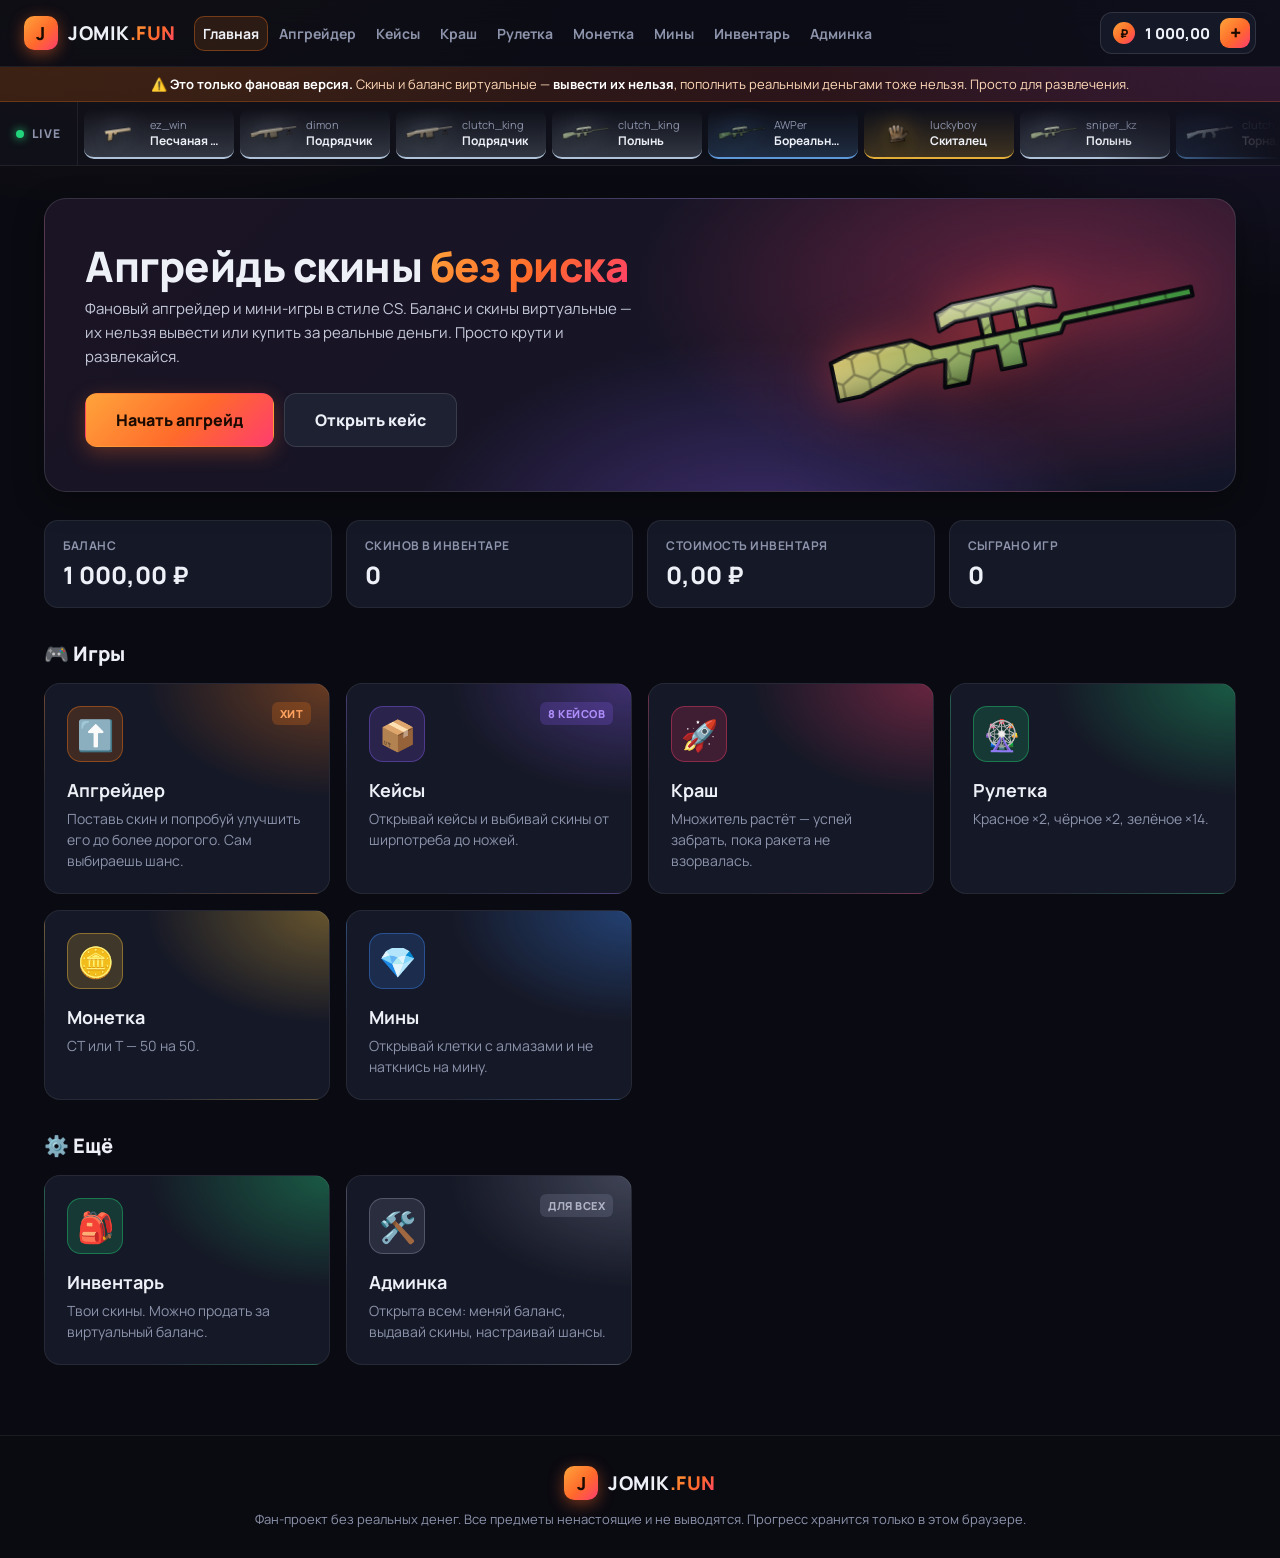
==== commit da5f0b03: "Add ~70 skins with SVG weapon icons and two new cases Replace emoji icons with SVG weapon silhouette" ====
--- a/index.html
+++ b/index.html
@@ -9,7 +9,7 @@
 <body>
   <main class="container">
     <section class="hero">
-      <div class="art">🔫</div>
+      <div class="art" id="heroArt"></div>
       <h1>Апгрейдь скины <span>без риска</span></h1>
       <p>Фановый апгрейдер и мини-игры в стиле CS. Баланс и скины виртуальные — их нельзя вывести
         или купить за реальные деньги. Просто крути и развлекайся.</p>
@@ -35,7 +35,7 @@
         <p>Поставь скин и попробуй улучшить его до более дорогого. Сам выбираешь шанс.</p>
       </a>
       <a class="game-card" href="cases.html" style="--gc:#8b5cf6">
-        <span class="tag">6 КЕЙСОВ</span>
+        <span class="tag">8 КЕЙСОВ</span>
         <div class="emoji">📦</div>
         <h3>Кейсы</h3>
         <p>Открывай кейсы и выбивай скины от ширпотреба до ножей.</p>
@@ -81,8 +81,10 @@
       </a>
     </div>
   </main>
+  <script src="js/icons.js"></script>
   <script src="js/common.js"></script>
   <script>
+    document.getElementById("heroArt").innerHTML = skinIcon(skinById("dragon-lore"));
     const items = inventoryItems();
     document.getElementById("sBalance").textContent = fmt(Store.balance) + " ₽";
     document.getElementById("sItems").textContent = items.length;
--- a/css/style.css
+++ b/css/style.css
@@ -196,7 +196,8 @@
   animation: liveIn .4s ease-out;
 }
 .live-item.mine { box-shadow: inset 0 0 0 1px var(--accent); }
-.live-item .ico { font-size: 22px; }
+.live-item .ico { flex: 0 0 48px; height: 26px; display: flex; }
+.live-item .wicon { transform: rotate(-8deg); }
 .live-item .li-text { min-width: 0; }
 .live-item .w { font-size: 11px; color: var(--muted); white-space: nowrap; overflow: hidden; text-overflow: ellipsis; }
 .live-item.mine .w { color: var(--accent2); font-weight: 800; }
@@ -282,10 +283,11 @@
 .hero h1 span { background: var(--grad); -webkit-background-clip: text; background-clip: text; color: transparent; }
 .hero p { color: #c4c9da; max-width: 560px; line-height: 1.6; margin: 0 0 24px; }
 .hero .art {
+  --rc: #eb4b4b;
   position: absolute;
-  right: 40px; top: 50%;
+  right: 30px; top: 50%;
+  width: 380px;
   transform: translateY(-50%) rotate(-12deg);
-  font-size: 150px;
   filter: drop-shadow(0 20px 40px rgba(0, 0, 0, .5));
   animation: float 5s ease-in-out infinite;
 }
@@ -374,14 +376,24 @@
 }
 .skin:hover { transform: translateY(-3px); border-color: color-mix(in srgb, var(--rc, #888) 50%, transparent); }
 .skin.selected { border-color: var(--accent); box-shadow: 0 0 0 2px var(--accent), 0 8px 24px rgba(255, 122, 26, .25); }
-.skin .ico { font-size: 36px; text-align: center; height: 54px; line-height: 54px; filter: drop-shadow(0 6px 10px rgba(0, 0, 0, .45)); }
+.skin .ico { height: 58px; display: flex; align-items: center; justify-content: center; }
+.wicon {
+  width: 100%;
+  max-width: 128px;
+  height: 100%;
+  overflow: visible;
+  filter: drop-shadow(0 5px 6px rgba(0, 0, 0, .55)) drop-shadow(0 0 10px color-mix(in srgb, var(--rc, #888) 45%, transparent));
+  transform: rotate(-6deg);
+  transition: transform .25s;
+}
+.skin:hover .wicon { transform: rotate(-10deg) scale(1.08); }
 .skin .w { font-size: 11px; color: var(--muted); white-space: nowrap; overflow: hidden; text-overflow: ellipsis; font-weight: 600; }
 .skin .n { font-size: 13px; font-weight: 800; white-space: nowrap; overflow: hidden; text-overflow: ellipsis; }
 .skin .p { font-size: 13px; color: var(--accent2); font-weight: 800; margin-top: 4px; }
 .skin .actions { margin-top: 8px; display: flex; gap: 4px; }
 .skin .actions .btn { flex: 1; }
 .skin.big { width: 180px; padding: 16px; cursor: default; }
-.skin.big .ico { font-size: 56px; height: 80px; line-height: 80px; }
+.skin.big .ico { height: 84px; }
 
 .empty { color: var(--muted); text-align: center; padding: 34px 10px; grid-column: 1 / -1; }
 
@@ -478,6 +490,7 @@
 .wheel svg { width: 100%; height: 100%; transform: rotate(-90deg); }
 .wheel .pointer {
   position: absolute; inset: 0;
+  pointer-events: none;
   transition: transform 4s cubic-bezier(.15, .85, .25, 1);
 }
 .wheel .pointer::before {
@@ -492,6 +505,7 @@
 }
 .wheel .label {
   position: absolute; inset: 0;
+  pointer-events: none;
   display: flex; flex-direction: column; align-items: center; justify-content: center;
 }
 .wheel .label .pct { font-size: 40px; font-weight: 800; letter-spacing: -1px; }
@@ -609,3 +623,6 @@
   .live-label { padding: 0 10px; }
   .kv { grid-template-columns: 1fr 100px; }
 }
+
+.hero .art .wicon { max-width: none; transform: none; filter: drop-shadow(0 0 24px color-mix(in srgb, var(--rc) 55%, transparent)); }
+.skin .actions .btn { padding: 6px 4px; min-width: 0; }
